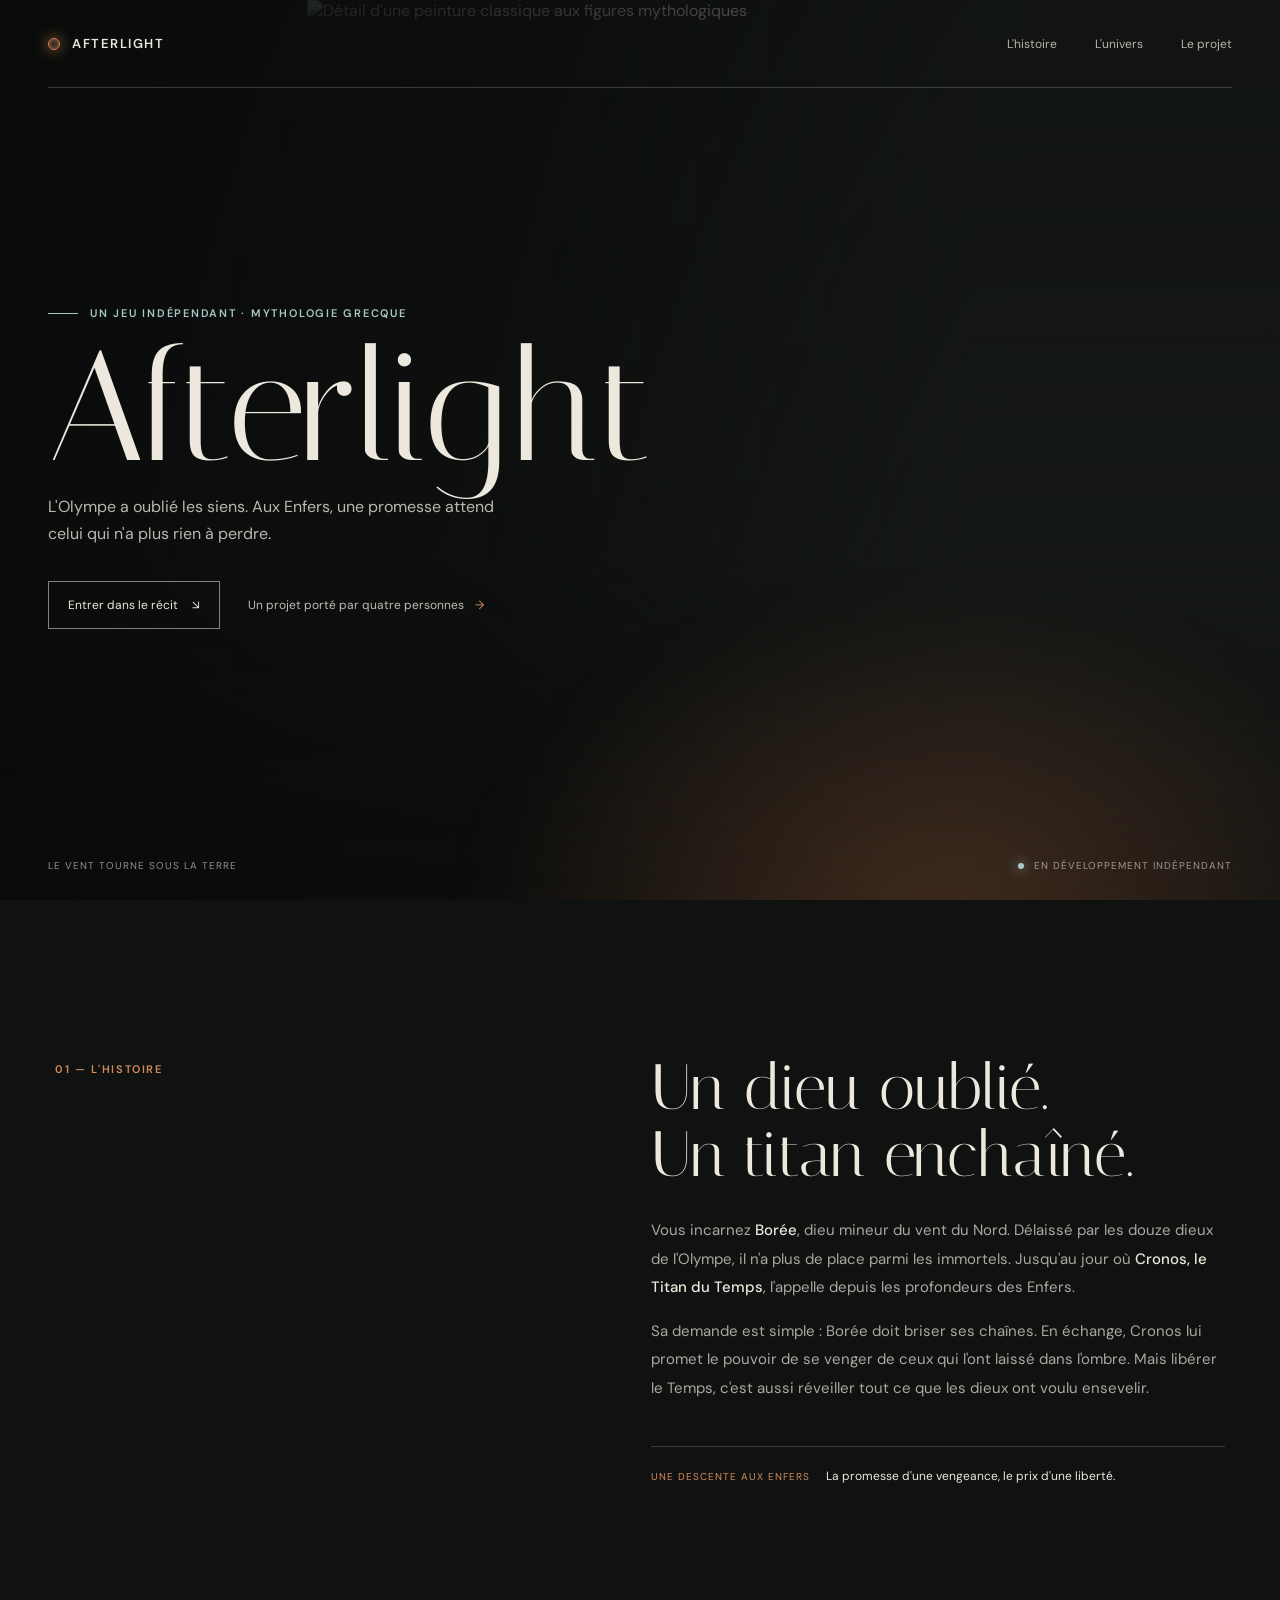
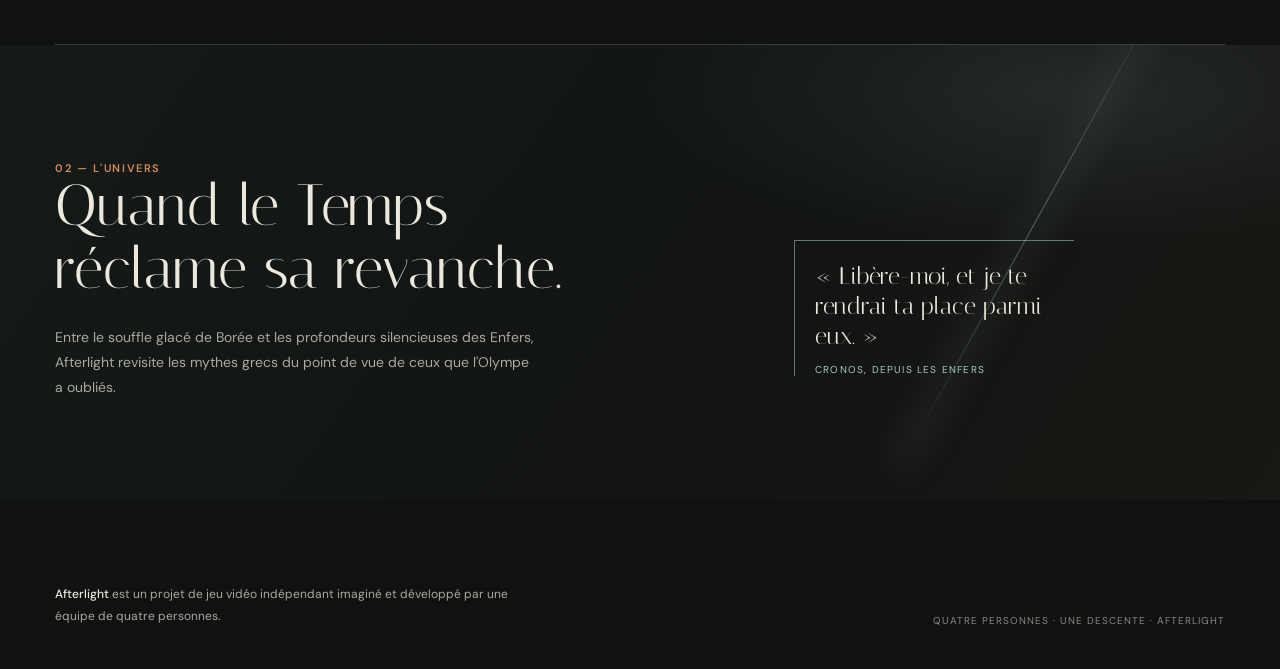
==== index.html @ 95d4828a "Version de départ AFTERLIGHT" ====
<!doctype html>
<html lang="fr">
<head>
	<meta charset="utf-8">
	<meta name="viewport" content="width=device-width, initial-scale=1">
	<meta name="theme-color" content="#101211">
	<meta name="description" content="Afterlight, un jeu indépendant où Borée, dieu mineur des vents du Nord, descend aux Enfers pour libérer Cronos.">
	<title>Afterlight — Au-delà des dieux</title>
	<link rel="preconnect" href="https://fonts.googleapis.com">
	<link rel="preconnect" href="https://fonts.gstatic.com" crossorigin>
	<link href="https://fonts.googleapis.com/css2?family=DM+Sans:wght@400;500;600;700&family=Italiana&display=swap" rel="stylesheet">
	<style>
		:root {
			color-scheme: dark;
			--ink: #101211;
			--paper: #ece8dd;
			--muted: #aaa99e;
			--copper: #d48b5c;
			--ice: #a8c9c8;
			--line: rgba(236, 232, 221, .2);
			font-family: "DM Sans", sans-serif;
			font-synthesis: none;
			text-rendering: optimizeLegibility;
		}

		*, *::before, *::after { box-sizing: border-box; }
		html { scroll-behavior: smooth; background: var(--ink); }
		body { margin: 0; color: var(--paper); background: var(--ink); }
		a { color: inherit; }
		a:focus-visible { outline: 2px solid var(--ice); outline-offset: 5px; }
		.skip-link { position: absolute; z-index: 10; top: 12px; left: 12px; padding: 12px 16px; color: var(--ink); background: var(--paper); transform: translateY(-160%); }
		.skip-link:focus { transform: translateY(0); }

		.hero {
			position: relative;
			isolation: isolate;
			display: flex;
			min-height: 730px;
			height: min(940px, 100svh);
			flex-direction: column;
			overflow: hidden;
			background: #171a18;
		}

		.hero::before, .hero::after { position: absolute; z-index: -1; content: ""; inset: 0; pointer-events: none; }
		.hero::before {
			background: linear-gradient(90deg, rgba(9, 11, 10, .92) 0%, rgba(9, 11, 10, .67) 38%, rgba(9, 11, 10, .12) 76%), linear-gradient(0deg, #101211 0%, transparent 38%, rgba(10, 12, 11, .34) 100%);
		}
		.hero::after {
			inset: auto -12% -38% 35%;
			height: 74%;
			background: radial-gradient(ellipse, rgba(199, 113, 66, .27), transparent 67%);
			filter: blur(30px);
		}

		.hero-art {
			position: absolute;
			z-index: -2;
			inset: 0 0 0 24%;
			width: 76%;
			height: 100%;
			object-fit: cover;
			object-position: center 42%;
			filter: saturate(.58) brightness(.68) contrast(1.08);
			animation: emerge 1.4s ease-out both;
		}

		.site-header {
			display: flex;
			align-items: center;
			justify-content: space-between;
			width: min(100% - 96px, 1440px);
			margin: 0 auto;
			padding: 35px 0;
			border-bottom: 1px solid var(--line);
			animation: rise-in .8s .1s both;
		}

		.wordmark { display: inline-flex; align-items: center; gap: 12px; text-decoration: none; font-size: 13px; font-weight: 600; letter-spacing: .12em; }
		.wordmark-mark { width: 12px; height: 12px; border: 1px solid var(--copper); border-radius: 50%; box-shadow: 0 0 14px rgba(212, 139, 92, .8), inset 0 0 6px rgba(212, 139, 92, .8); }
		.site-nav { display: flex; gap: 38px; align-items: center; }
		.site-nav a { color: rgba(236, 232, 221, .76); font-size: 12px; text-decoration: none; transition: color .2s ease; }
		.site-nav a:hover { color: var(--paper); }

		.hero-content {
			width: min(100% - 96px, 1440px);
			margin: auto;
			padding: 76px 0 88px;
			animation: rise-in .9s .25s both;
		}

		.eyebrow { display: flex; align-items: center; gap: 12px; margin: 0 0 23px; color: var(--ice); font-size: 11px; font-weight: 600; letter-spacing: .16em; text-transform: uppercase; }
		.eyebrow::before { width: 30px; height: 1px; background: currentColor; content: ""; }
		h1, h2, p { margin-top: 0; }
		h1 { max-width: 900px; margin-bottom: 20px; font-family: "Italiana", Georgia, serif; font-size: 156px; font-weight: 400; line-height: .83; letter-spacing: 0; }
		.hero-deck { max-width: 450px; margin-bottom: 34px; color: rgba(236, 232, 221, .78); font-size: 16px; line-height: 1.7; }
		.hero-actions { display: flex; align-items: center; gap: 28px; }
		.button-link { display: inline-flex; min-height: 48px; align-items: center; justify-content: center; gap: 14px; padding: 0 19px; border: 1px solid rgba(236, 232, 221, .54); color: var(--paper); font-size: 12px; text-decoration: none; transition: background .2s ease, color .2s ease, border-color .2s ease; }
		.button-link:hover { border-color: var(--paper); color: var(--ink); background: var(--paper); }
		.text-link { color: rgba(236, 232, 221, .8); font-size: 12px; text-decoration: none; }
		.text-link span { padding-left: 8px; color: var(--copper); }

		.hero-foot { display: flex; width: min(100% - 96px, 1440px); align-items: center; justify-content: space-between; margin: 0 auto; padding: 0 0 28px; color: rgba(236, 232, 221, .6); font-size: 10px; letter-spacing: .1em; text-transform: uppercase; }
		.hero-foot span:last-child { display: flex; align-items: center; gap: 10px; }
		.status-dot { width: 6px; height: 6px; border-radius: 50%; background: var(--ice); box-shadow: 0 0 12px var(--ice); }

		.intro {
			display: grid;
			grid-template-columns: 1fr 1.2fr;
			gap: 10%;
			width: min(100% - 96px, 1170px);
			margin: 0 auto;
			padding: 154px 0 160px;
			border-bottom: 1px solid var(--line);
		}

		.section-label { margin: 8px 0 0; color: var(--copper); font-size: 11px; font-weight: 600; letter-spacing: .15em; text-transform: uppercase; }
		.intro h2 { max-width: 700px; margin-bottom: 28px; font-family: "Italiana", Georgia, serif; font-size: 64px; font-weight: 400; line-height: 1.05; }
		.intro-copy { max-width: 660px; color: var(--muted); font-size: 15px; line-height: 1.9; }
		.intro-copy strong { color: var(--paper); font-weight: 500; }
		.story-beat { display: flex; gap: 16px; align-items: baseline; margin-top: 44px; padding-top: 21px; border-top: 1px solid var(--line); color: var(--paper); font-size: 12px; }
		.story-beat span { color: var(--copper); font-size: 10px; letter-spacing: .1em; }

		.world {
			position: relative;
			display: grid;
			grid-template-columns: minmax(0, 1fr) minmax(250px, .68fr);
			align-items: end;
			gap: 9%;
			min-height: 420px;
			overflow: hidden;
			padding: 108px max(48px, calc((100vw - 1170px) / 2)) 100px;
			background: radial-gradient(ellipse at 83% 10%, rgba(130, 161, 159, .15), transparent 28%), linear-gradient(125deg, #151918, #111413 57%, #191714);
		}

		.world::after { position: absolute; top: -100px; right: 19%; width: 1px; height: 550px; background: linear-gradient(transparent, rgba(168, 201, 200, .44), transparent); box-shadow: 0 0 36px 8px rgba(168, 201, 200, .12); content: ""; transform: rotate(29deg); }
		.world h2 { max-width: 540px; margin-bottom: 24px; font-family: "Italiana", Georgia, serif; font-size: 58px; font-weight: 400; line-height: 1.08; }
		.world-copy { max-width: 485px; margin-bottom: 0; color: var(--muted); font-size: 14px; line-height: 1.8; }
		.world-note { position: relative; z-index: 1; max-width: 280px; padding: 20px 0 0 20px; border-top: 1px solid rgba(168, 201, 200, .55); border-left: 1px solid rgba(168, 201, 200, .55); color: var(--paper); font-family: "Italiana", Georgia, serif; font-size: 24px; line-height: 1.25; }
		.world-note span { display: block; margin-top: 13px; color: var(--ice); font-family: "DM Sans", sans-serif; font-size: 10px; letter-spacing: .12em; text-transform: uppercase; }

		.closing {
			display: flex;
			align-items: end;
			justify-content: space-between;
			gap: 32px;
			width: min(100% - 96px, 1170px);
			margin: 0 auto;
			padding: 84px 0 42px;
		}
		.closing p { max-width: 460px; margin: 0; color: var(--muted); font-size: 12px; line-height: 1.8; }
		.closing strong { color: var(--paper); font-weight: 500; }
		.closing-meta { flex-shrink: 0; color: rgba(236, 232, 221, .55); font-size: 10px; letter-spacing: .1em; text-transform: uppercase; }

		@keyframes rise-in { from { opacity: 0; transform: translateY(18px); } to { opacity: 1; transform: translateY(0); } }
		@keyframes emerge { from { opacity: 0; transform: scale(1.035); } to { opacity: 1; transform: scale(1); } }
		@media (prefers-reduced-motion: reduce) { *, *::before, *::after { scroll-behavior: auto !important; animation-duration: .01ms !important; animation-iteration-count: 1 !important; transition-duration: .01ms !important; } }

		@media (max-width: 760px) {
			.hero { min-height: 720px; height: 94svh; }
			.hero-art { inset: 0 0 0 5%; width: 95%; object-position: 59% center; }
			.hero::before { background: linear-gradient(90deg, rgba(9, 11, 10, .8), rgba(9, 11, 10, .27)), linear-gradient(0deg, #101211 0%, rgba(9, 11, 10, .3) 65%, rgba(9, 11, 10, .54)); }
			.site-header, .hero-content, .hero-foot { width: calc(100% - 44px); }
			.site-header { padding: 23px 0; }
			.site-nav { gap: 18px; }
			.site-nav a { font-size: 11px; }
			.site-nav a:last-child { display: none; }
			.hero-content { padding: 66px 0 74px; }
			h1 { font-size: 94px; }
			.hero-deck { max-width: 400px; font-size: 15px; }
			.hero-foot { font-size: 9px; }
			.intro { grid-template-columns: 1fr; gap: 28px; width: calc(100% - 44px); padding: 92px 0 98px; }
			.section-label { margin: 0; }
			.intro h2 { font-size: 49px; }
			.intro-copy { font-size: 14px; }
			.world { grid-template-columns: 1fr; gap: 40px; min-height: 0; padding: 86px 22px; }
			.world h2 { font-size: 48px; }
			.world-note { margin-left: auto; }
			.closing { width: calc(100% - 44px); align-items: start; flex-direction: column; padding: 56px 0 30px; }
		}

		@media (max-width: 390px) {
			.site-nav { gap: 12px; }
			.wordmark { gap: 8px; font-size: 11px; }
			h1 { font-size: 78px; }
			.hero-actions { align-items: start; flex-direction: column; gap: 19px; }
			.hero-foot { align-items: start; flex-direction: column; gap: 12px; }
		}
	</style>
</head>
<body>
	<a class="skip-link" href="#contenu">Aller au contenu</a>
	<main id="contenu">
		<section class="hero" aria-labelledby="titre-principal">
			<img class="hero-art" src="https://images.unsplash.com/photo-1579783902614-a3fb3927b6a5?auto=format&amp;fit=crop&amp;w=2200&amp;q=88" alt="Détail d'une peinture classique aux figures mythologiques" fetchpriority="high">
			<header class="site-header">
				<a class="wordmark" href="#accueil" aria-label="Afterlight, accueil"><span class="wordmark-mark" aria-hidden="true"></span> AFTERLIGHT</a>
				<nav class="site-nav" aria-label="Navigation principale">
					<a href="#histoire">L'histoire</a>
					<a href="#univers">L'univers</a>
					<a href="#equipe">Le projet</a>
				</nav>
			</header>
			<div class="hero-content" id="accueil">
				<p class="eyebrow">Un jeu indépendant · Mythologie grecque</p>
				<h1 id="titre-principal">Afterlight</h1>
				<p class="hero-deck">L'Olympe a oublié les siens. Aux Enfers, une promesse attend celui qui n'a plus rien à perdre.</p>
				<div class="hero-actions">
					<a class="button-link" href="#histoire">Entrer dans le récit <span aria-hidden="true">↘</span></a>
					<a class="text-link" href="#equipe">Un projet porté par quatre personnes <span aria-hidden="true">→</span></a>
				</div>
			</div>
			<div class="hero-foot"><span>Le vent tourne sous la terre</span><span><i class="status-dot" aria-hidden="true"></i> En développement indépendant</span></div>
		</section>

		<section class="intro" id="histoire" aria-labelledby="titre-histoire">
			<p class="section-label">01 — L'histoire</p>
			<div>
				<h2 id="titre-histoire">Un dieu oublié.<br>Un titan enchaîné.</h2>
				<p class="intro-copy">Vous incarnez <strong>Borée</strong>, dieu mineur du vent du Nord. Délaissé par les douze dieux de l'Olympe, il n'a plus de place parmi les immortels. Jusqu'au jour où <strong>Cronos, le Titan du Temps</strong>, l'appelle depuis les profondeurs des Enfers.</p>
				<p class="intro-copy">Sa demande est simple : Borée doit briser ses chaînes. En échange, Cronos lui promet le pouvoir de se venger de ceux qui l'ont laissé dans l'ombre. Mais libérer le Temps, c'est aussi réveiller tout ce que les dieux ont voulu ensevelir.</p>
				<div class="story-beat"><span>UNE DESCENTE AUX ENFERS</span> La promesse d'une vengeance, le prix d'une liberté.</div>
			</div>
		</section>

		<section class="world" id="univers" aria-labelledby="titre-univers">
			<div>
				<p class="section-label">02 — L'univers</p>
				<h2 id="titre-univers">Quand le Temps réclame sa revanche.</h2>
				<p class="world-copy">Entre le souffle glacé de Borée et les profondeurs silencieuses des Enfers, Afterlight revisite les mythes grecs du point de vue de ceux que l'Olympe a oubliés.</p>
			</div>
			<p class="world-note">« Libère-moi, et je te rendrai ta place parmi eux. »<span>Cronos, depuis les Enfers</span></p>
		</section>

		<footer class="closing" id="equipe">
			<p><strong>Afterlight</strong> est un projet de jeu vidéo indépendant imaginé et développé par une équipe de quatre personnes.</p>
			<span class="closing-meta">Quatre personnes · Une descente · Afterlight</span>
		</footer>
	</main>
</body>
</html>
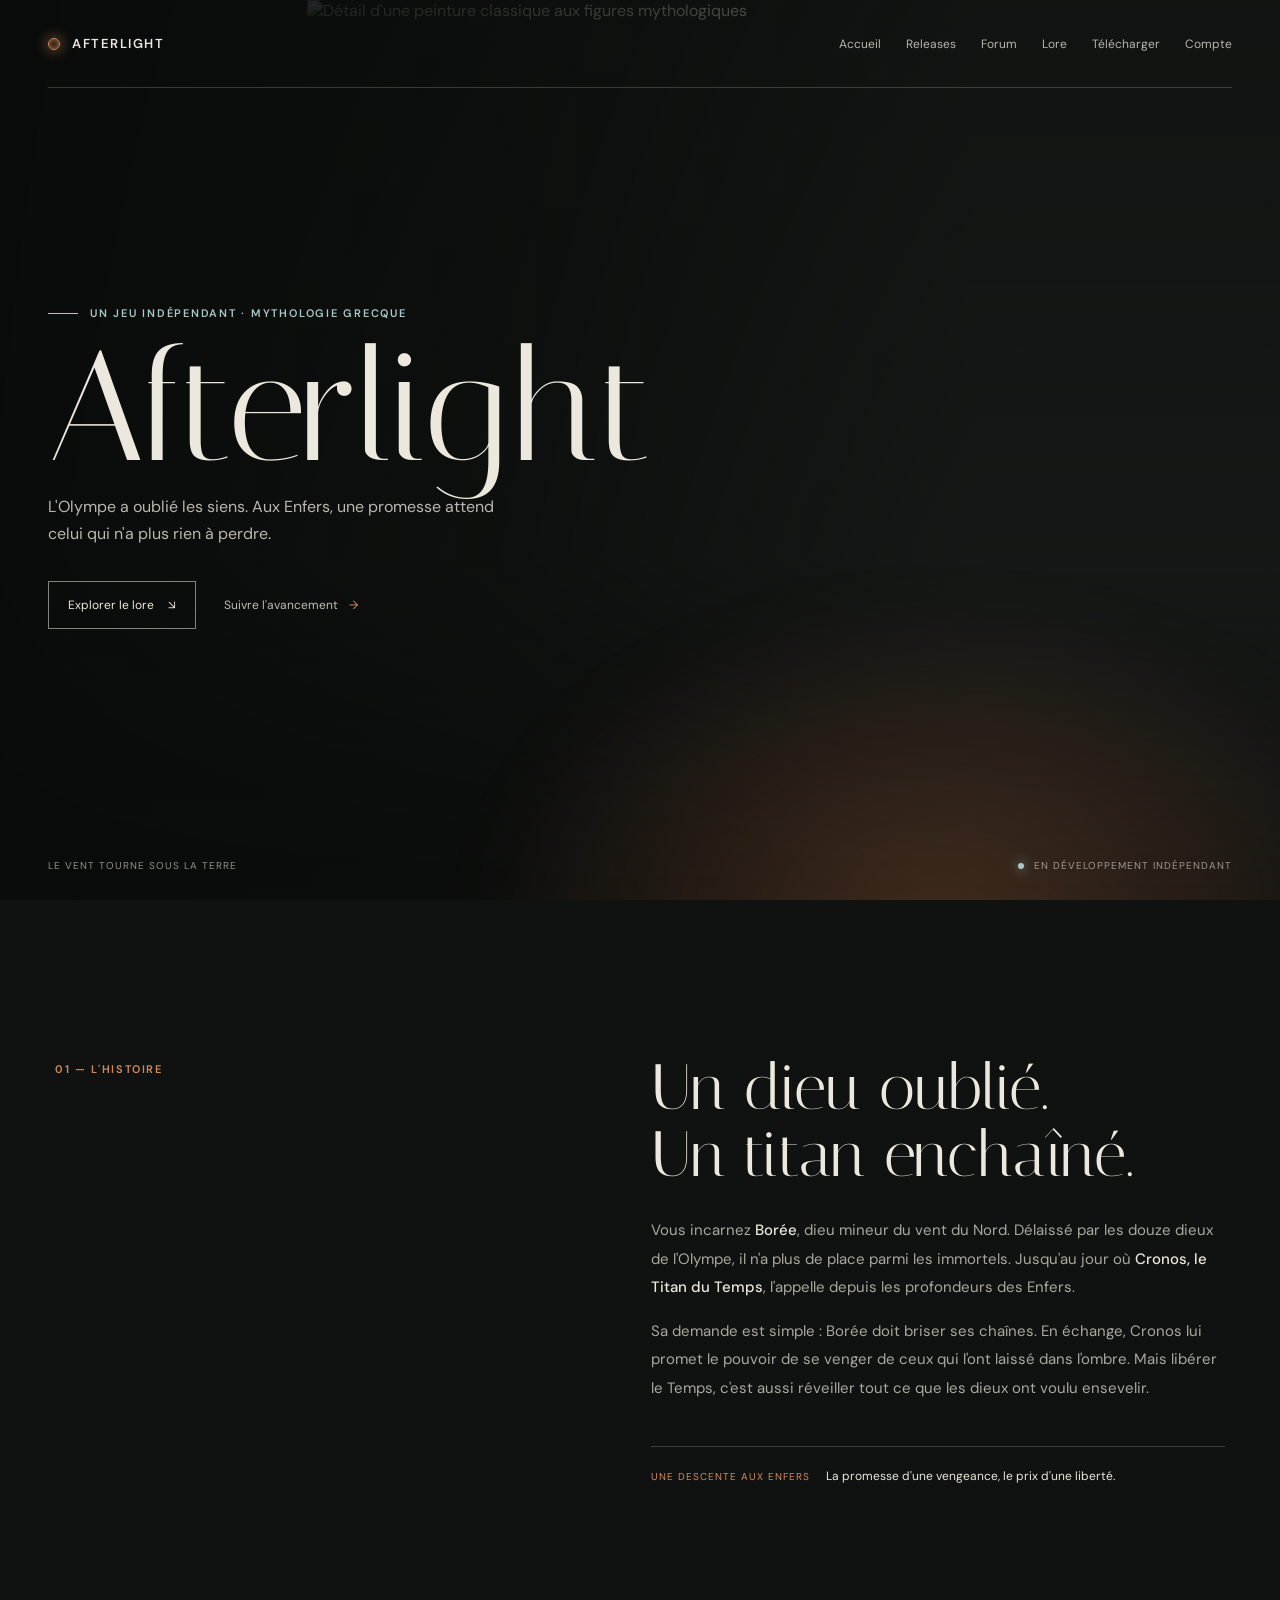
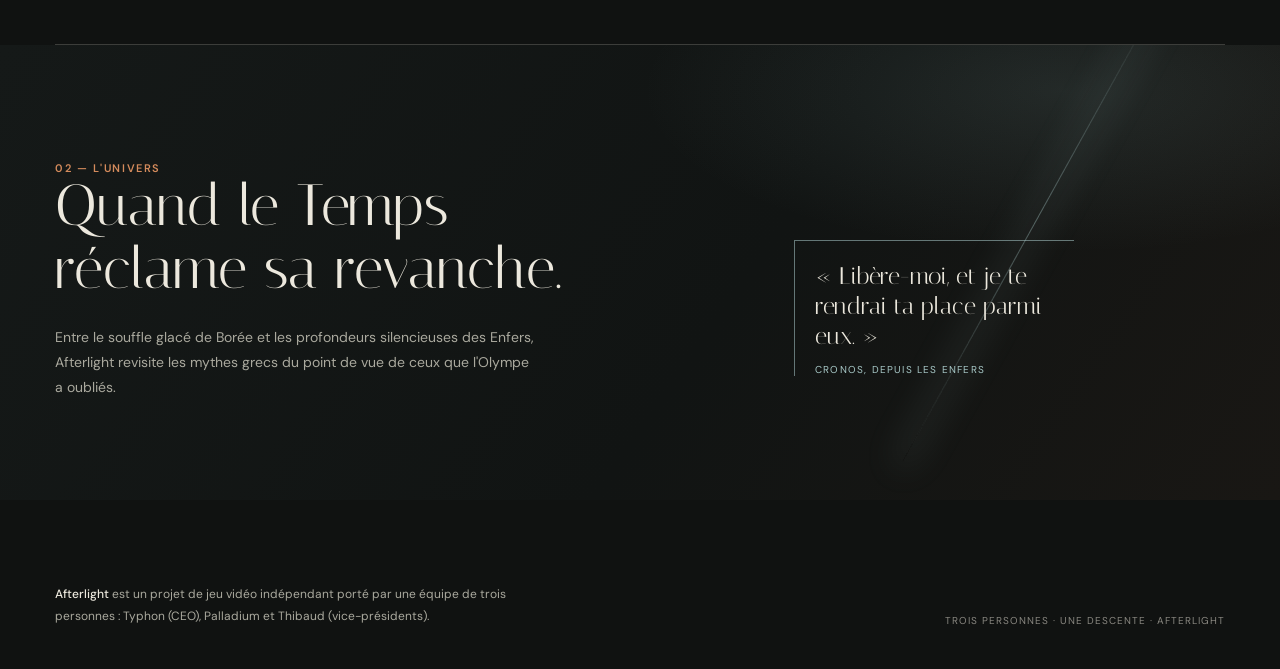
==== commit ca46e9dd: "Afterlight official website V2" ====
--- a/index.html
+++ b/index.html
@@ -78,7 +78,7 @@
 
 		.wordmark { display: inline-flex; align-items: center; gap: 12px; text-decoration: none; font-size: 13px; font-weight: 600; letter-spacing: .12em; }
 		.wordmark-mark { width: 12px; height: 12px; border: 1px solid var(--copper); border-radius: 50%; box-shadow: 0 0 14px rgba(212, 139, 92, .8), inset 0 0 6px rgba(212, 139, 92, .8); }
-		.site-nav { display: flex; gap: 38px; align-items: center; }
+		.site-nav { display: flex; flex-wrap: wrap; gap: 14px 25px; align-items: center; }
 		.site-nav a { color: rgba(236, 232, 221, .76); font-size: 12px; text-decoration: none; transition: color .2s ease; }
 		.site-nav a:hover { color: var(--paper); }
 
@@ -161,10 +161,9 @@
 			.hero-art { inset: 0 0 0 5%; width: 95%; object-position: 59% center; }
 			.hero::before { background: linear-gradient(90deg, rgba(9, 11, 10, .8), rgba(9, 11, 10, .27)), linear-gradient(0deg, #101211 0%, rgba(9, 11, 10, .3) 65%, rgba(9, 11, 10, .54)); }
 			.site-header, .hero-content, .hero-foot { width: calc(100% - 44px); }
-			.site-header { padding: 23px 0; }
-			.site-nav { gap: 18px; }
+			.site-header { align-items: flex-start; flex-direction: column; gap: 18px; padding: 23px 0; }
+			.site-nav { justify-content: flex-start; gap: 12px 17px; }
 			.site-nav a { font-size: 11px; }
-			.site-nav a:last-child { display: none; }
 			.hero-content { padding: 66px 0 74px; }
 			h1 { font-size: 94px; }
 			.hero-deck { max-width: 400px; font-size: 15px; }
@@ -196,9 +195,12 @@
 			<header class="site-header">
 				<a class="wordmark" href="#accueil" aria-label="Afterlight, accueil"><span class="wordmark-mark" aria-hidden="true"></span> AFTERLIGHT</a>
 				<nav class="site-nav" aria-label="Navigation principale">
-					<a href="#histoire">L'histoire</a>
-					<a href="#univers">L'univers</a>
-					<a href="#equipe">Le projet</a>
+					<a href="index.html">Accueil</a>
+					<a href="releases.html">Releases</a>
+					<a href="forum.html">Forum</a>
+					<a href="lore.html">Lore</a>
+					<a href="download.html">Télécharger</a>
+					<a href="account.html">Compte</a>
 				</nav>
 			</header>
 			<div class="hero-content" id="accueil">
@@ -206,8 +208,8 @@
 				<h1 id="titre-principal">Afterlight</h1>
 				<p class="hero-deck">L'Olympe a oublié les siens. Aux Enfers, une promesse attend celui qui n'a plus rien à perdre.</p>
 				<div class="hero-actions">
-					<a class="button-link" href="#histoire">Entrer dans le récit <span aria-hidden="true">↘</span></a>
-					<a class="text-link" href="#equipe">Un projet porté par quatre personnes <span aria-hidden="true">→</span></a>
+					<a class="button-link" href="lore.html">Explorer le lore <span aria-hidden="true">↘</span></a>
+					<a class="text-link" href="releases.html">Suivre l'avancement <span aria-hidden="true">→</span></a>
 				</div>
 			</div>
 			<div class="hero-foot"><span>Le vent tourne sous la terre</span><span><i class="status-dot" aria-hidden="true"></i> En développement indépendant</span></div>
@@ -233,8 +235,8 @@
 		</section>
 
 		<footer class="closing" id="equipe">
-			<p><strong>Afterlight</strong> est un projet de jeu vidéo indépendant imaginé et développé par une équipe de quatre personnes.</p>
-			<span class="closing-meta">Quatre personnes · Une descente · Afterlight</span>
+			<p><strong>Afterlight</strong> est un projet de jeu vidéo indépendant porté par une équipe de trois personnes : Typhon (CEO), Palladium et Thibaud (vice-présidents).</p>
+			<span class="closing-meta">Trois personnes · Une descente · Afterlight</span>
 		</footer>
 	</main>
 </body>
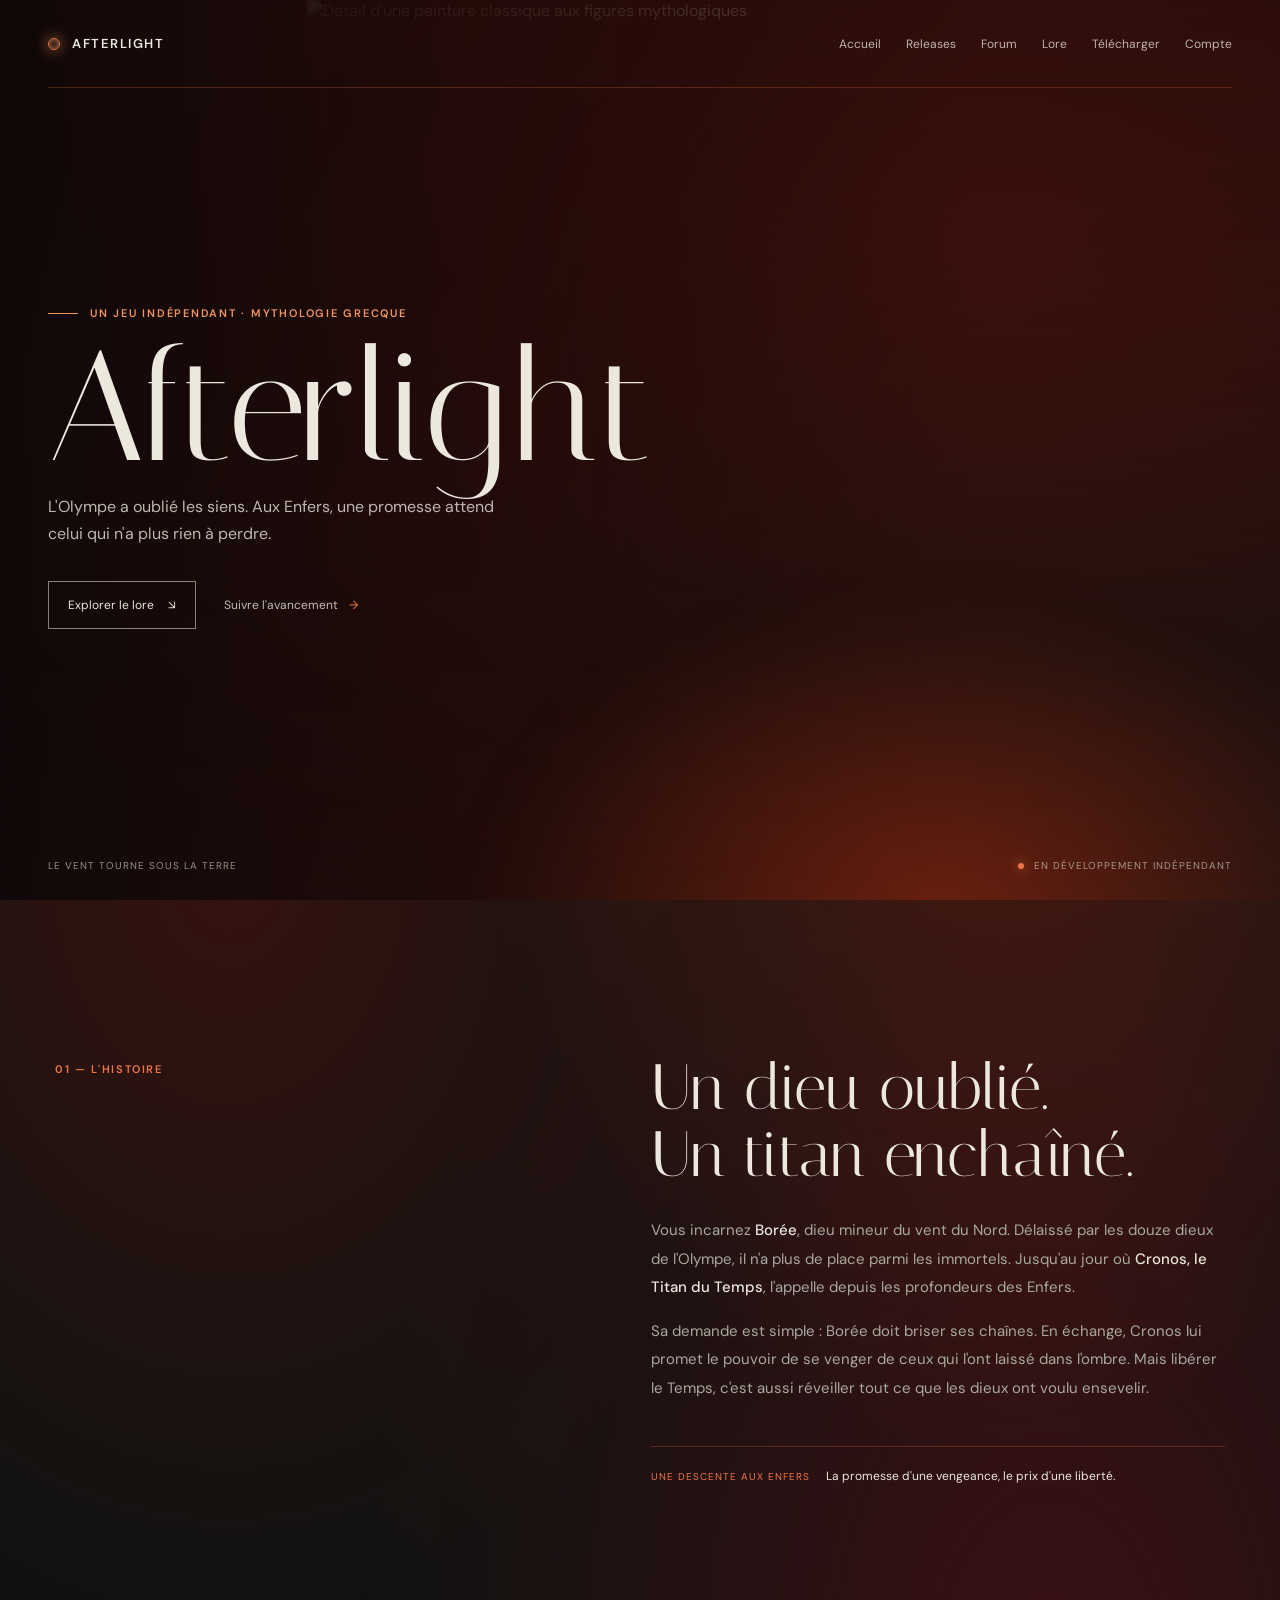
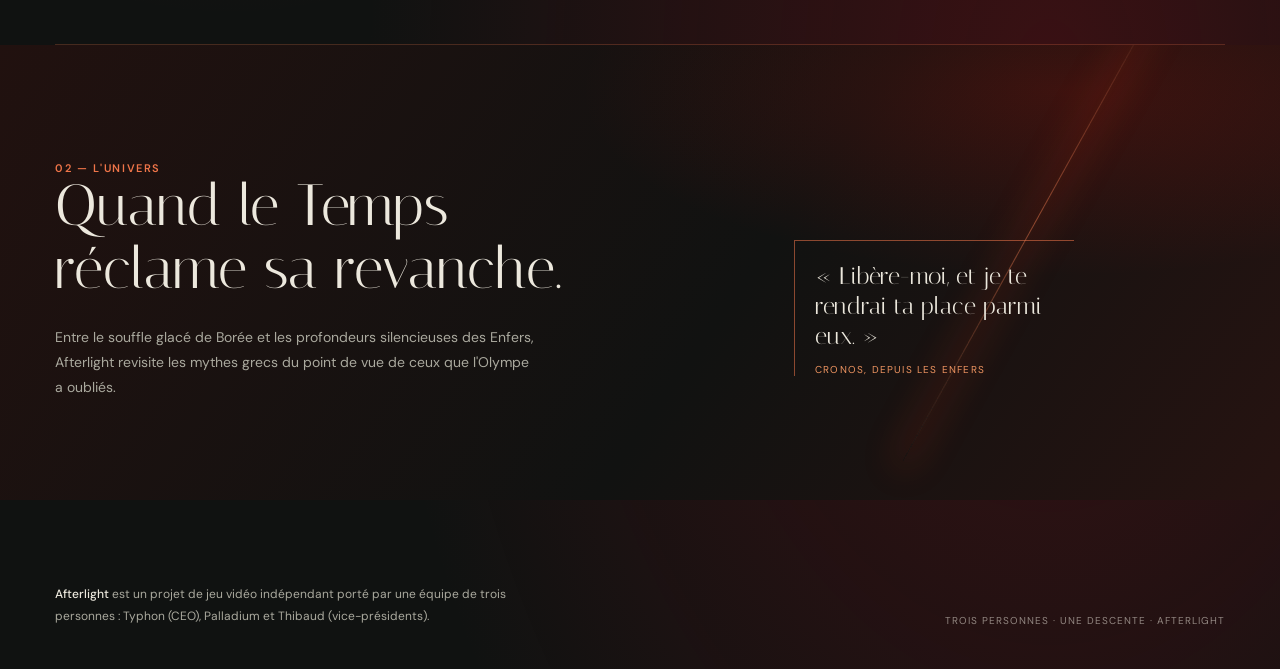
==== commit 39b8d292: "Red theme" ====
--- a/index.html
+++ b/index.html
@@ -15,9 +15,9 @@
 			--ink: #101211;
 			--paper: #ece8dd;
 			--muted: #aaa99e;
-			--copper: #d48b5c;
-			--ice: #a8c9c8;
-			--line: rgba(236, 232, 221, .2);
+			--copper: #ef7549;
+			--ice: #ef9561;
+			--line: rgba(239, 117, 73, .24);
 			font-family: "DM Sans", sans-serif;
 			font-synthesis: none;
 			text-rendering: optimizeLegibility;
@@ -25,7 +25,7 @@
 
 		*, *::before, *::after { box-sizing: border-box; }
 		html { scroll-behavior: smooth; background: var(--ink); }
-		body { margin: 0; color: var(--paper); background: var(--ink); }
+		body { margin: 0; color: var(--paper); background: radial-gradient(ellipse at 78% 12%, rgba(220, 55, 13, .36), transparent 42%), radial-gradient(ellipse at 18% 38%, rgba(185, 20, 9, .22), transparent 38%), radial-gradient(ellipse at 82% 74%, rgba(145, 13, 24, .32), transparent 46%), var(--ink); }
 		a { color: inherit; }
 		a:focus-visible { outline: 2px solid var(--ice); outline-offset: 5px; }
 		.skip-link { position: absolute; z-index: 10; top: 12px; left: 12px; padding: 12px 16px; color: var(--ink); background: var(--paper); transform: translateY(-160%); }
@@ -39,17 +39,17 @@
 			height: min(940px, 100svh);
 			flex-direction: column;
 			overflow: hidden;
-			background: #171a18;
+			background: radial-gradient(ellipse at 78% 24%, rgba(168, 27, 13, .28), transparent 48%), #17100f;
 		}
 
 		.hero::before, .hero::after { position: absolute; z-index: -1; content: ""; inset: 0; pointer-events: none; }
 		.hero::before {
-			background: linear-gradient(90deg, rgba(9, 11, 10, .92) 0%, rgba(9, 11, 10, .67) 38%, rgba(9, 11, 10, .12) 76%), linear-gradient(0deg, #101211 0%, transparent 38%, rgba(10, 12, 11, .34) 100%);
+			background: linear-gradient(90deg, rgba(16, 8, 8, .94) 0%, rgba(37, 10, 8, .76) 38%, rgba(70, 17, 10, .24) 76%), linear-gradient(0deg, #101211 0%, transparent 38%, rgba(35, 8, 7, .48) 100%);
 		}
 		.hero::after {
 			inset: auto -12% -38% 35%;
 			height: 74%;
-			background: radial-gradient(ellipse, rgba(199, 113, 66, .27), transparent 67%);
+			background: radial-gradient(ellipse, rgba(226, 55, 18, .4), transparent 67%);
 			filter: blur(30px);
 		}
 
@@ -61,7 +61,7 @@
 			height: 100%;
 			object-fit: cover;
 			object-position: center 42%;
-			filter: saturate(.58) brightness(.68) contrast(1.08);
+			filter: sepia(.25) saturate(.82) hue-rotate(325deg) brightness(.58) contrast(1.12);
 			animation: emerge 1.4s ease-out both;
 		}
 
@@ -102,7 +102,7 @@
 
 		.hero-foot { display: flex; width: min(100% - 96px, 1440px); align-items: center; justify-content: space-between; margin: 0 auto; padding: 0 0 28px; color: rgba(236, 232, 221, .6); font-size: 10px; letter-spacing: .1em; text-transform: uppercase; }
 		.hero-foot span:last-child { display: flex; align-items: center; gap: 10px; }
-		.status-dot { width: 6px; height: 6px; border-radius: 50%; background: var(--ice); box-shadow: 0 0 12px var(--ice); }
+		.status-dot { width: 6px; height: 6px; border-radius: 50%; background: var(--copper); box-shadow: 0 0 12px var(--copper); }
 
 		.intro {
 			display: grid;
@@ -130,13 +130,13 @@
 			min-height: 420px;
 			overflow: hidden;
 			padding: 108px max(48px, calc((100vw - 1170px) / 2)) 100px;
-			background: radial-gradient(ellipse at 83% 10%, rgba(130, 161, 159, .15), transparent 28%), linear-gradient(125deg, #151918, #111413 57%, #191714);
-		}
-
-		.world::after { position: absolute; top: -100px; right: 19%; width: 1px; height: 550px; background: linear-gradient(transparent, rgba(168, 201, 200, .44), transparent); box-shadow: 0 0 36px 8px rgba(168, 201, 200, .12); content: ""; transform: rotate(29deg); }
+			background: radial-gradient(ellipse at 83% 10%, rgba(185, 20, 9, .24), transparent 32%), linear-gradient(125deg, #21110f, #111211 57%, #261311);
+		}
+
+		.world::after { position: absolute; top: -100px; right: 19%; width: 1px; height: 550px; background: linear-gradient(transparent, rgba(239, 117, 73, .55), transparent); box-shadow: 0 0 36px 8px rgba(220, 55, 18, .2); content: ""; transform: rotate(29deg); }
 		.world h2 { max-width: 540px; margin-bottom: 24px; font-family: "Italiana", Georgia, serif; font-size: 58px; font-weight: 400; line-height: 1.08; }
 		.world-copy { max-width: 485px; margin-bottom: 0; color: var(--muted); font-size: 14px; line-height: 1.8; }
-		.world-note { position: relative; z-index: 1; max-width: 280px; padding: 20px 0 0 20px; border-top: 1px solid rgba(168, 201, 200, .55); border-left: 1px solid rgba(168, 201, 200, .55); color: var(--paper); font-family: "Italiana", Georgia, serif; font-size: 24px; line-height: 1.25; }
+		.world-note { position: relative; z-index: 1; max-width: 280px; padding: 20px 0 0 20px; border-top: 1px solid rgba(239, 117, 73, .55); border-left: 1px solid rgba(239, 117, 73, .55); color: var(--paper); font-family: "Italiana", Georgia, serif; font-size: 24px; line-height: 1.25; }
 		.world-note span { display: block; margin-top: 13px; color: var(--ice); font-family: "DM Sans", sans-serif; font-size: 10px; letter-spacing: .12em; text-transform: uppercase; }
 
 		.closing {
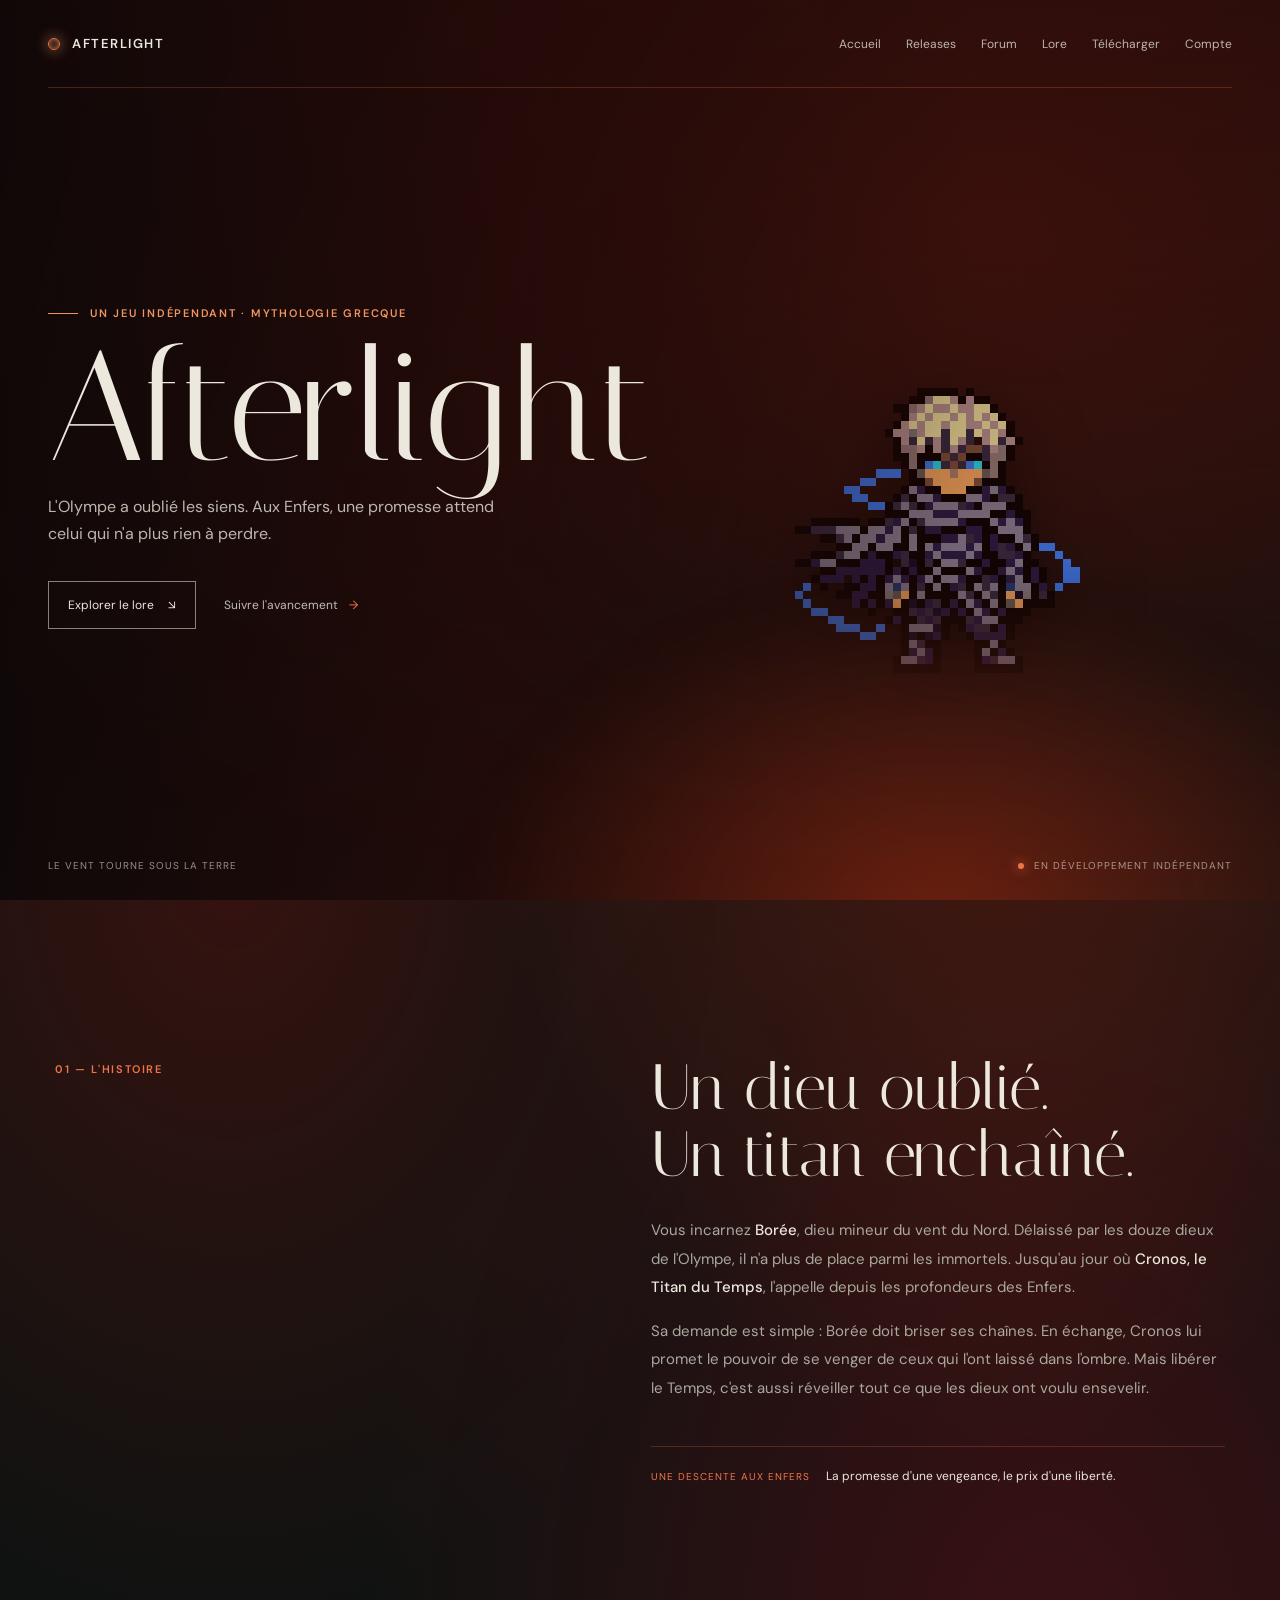
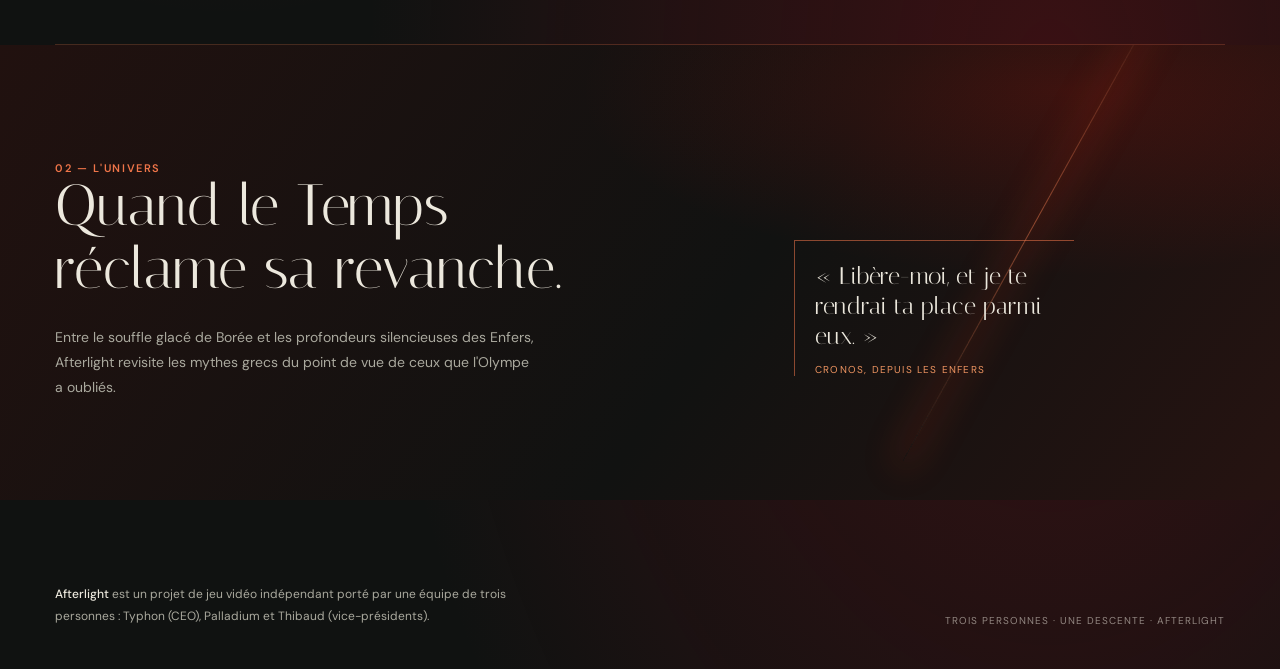
==== commit 027a2370: "Added a new sprite image for Boree and updated the index.html file to include it." ====
--- a/index.html
+++ b/index.html
@@ -55,13 +55,17 @@
 
 		.hero-art {
 			position: absolute;
+			right: 3%;
+			bottom: 0;
 			z-index: -2;
-			inset: 0 0 0 24%;
-			width: 76%;
-			height: 100%;
-			object-fit: cover;
-			object-position: center 42%;
-			filter: sepia(.25) saturate(.82) hue-rotate(325deg) brightness(.58) contrast(1.12);
+			display: block;
+			width: min(42vw, 520px);
+			height: auto;
+			object-fit: contain;
+			object-position: center bottom;
+			image-rendering: pixelated;
+			image-rendering: crisp-edges;
+			filter: drop-shadow(0 18px 32px rgba(0, 0, 0, .55)) brightness(1.12) saturate(1.18);
 			animation: emerge 1.4s ease-out both;
 		}
 
@@ -158,7 +162,7 @@
 
 		@media (max-width: 760px) {
 			.hero { min-height: 720px; height: 94svh; }
-			.hero-art { inset: 0 0 0 5%; width: 95%; object-position: 59% center; }
+			.hero-art { right: -2%; bottom: 7%; width: min(62vw, 320px); }
 			.hero::before { background: linear-gradient(90deg, rgba(9, 11, 10, .8), rgba(9, 11, 10, .27)), linear-gradient(0deg, #101211 0%, rgba(9, 11, 10, .3) 65%, rgba(9, 11, 10, .54)); }
 			.site-header, .hero-content, .hero-foot { width: calc(100% - 44px); }
 			.site-header { align-items: flex-start; flex-direction: column; gap: 18px; padding: 23px 0; }
@@ -191,7 +195,7 @@
 	<a class="skip-link" href="#contenu">Aller au contenu</a>
 	<main id="contenu">
 		<section class="hero" aria-labelledby="titre-principal">
-			<img class="hero-art" src="https://images.unsplash.com/photo-1579783902614-a3fb3927b6a5?auto=format&amp;fit=crop&amp;w=2200&amp;q=88" alt="Détail d'une peinture classique aux figures mythologiques" fetchpriority="high">
+			<img class="hero-art" src="assets/boree-sprite.png" alt="Borée, dieu du vent du Nord" fetchpriority="high">
 			<header class="site-header">
 				<a class="wordmark" href="#accueil" aria-label="Afterlight, accueil"><span class="wordmark-mark" aria-hidden="true"></span> AFTERLIGHT</a>
 				<nav class="site-nav" aria-label="Navigation principale">
